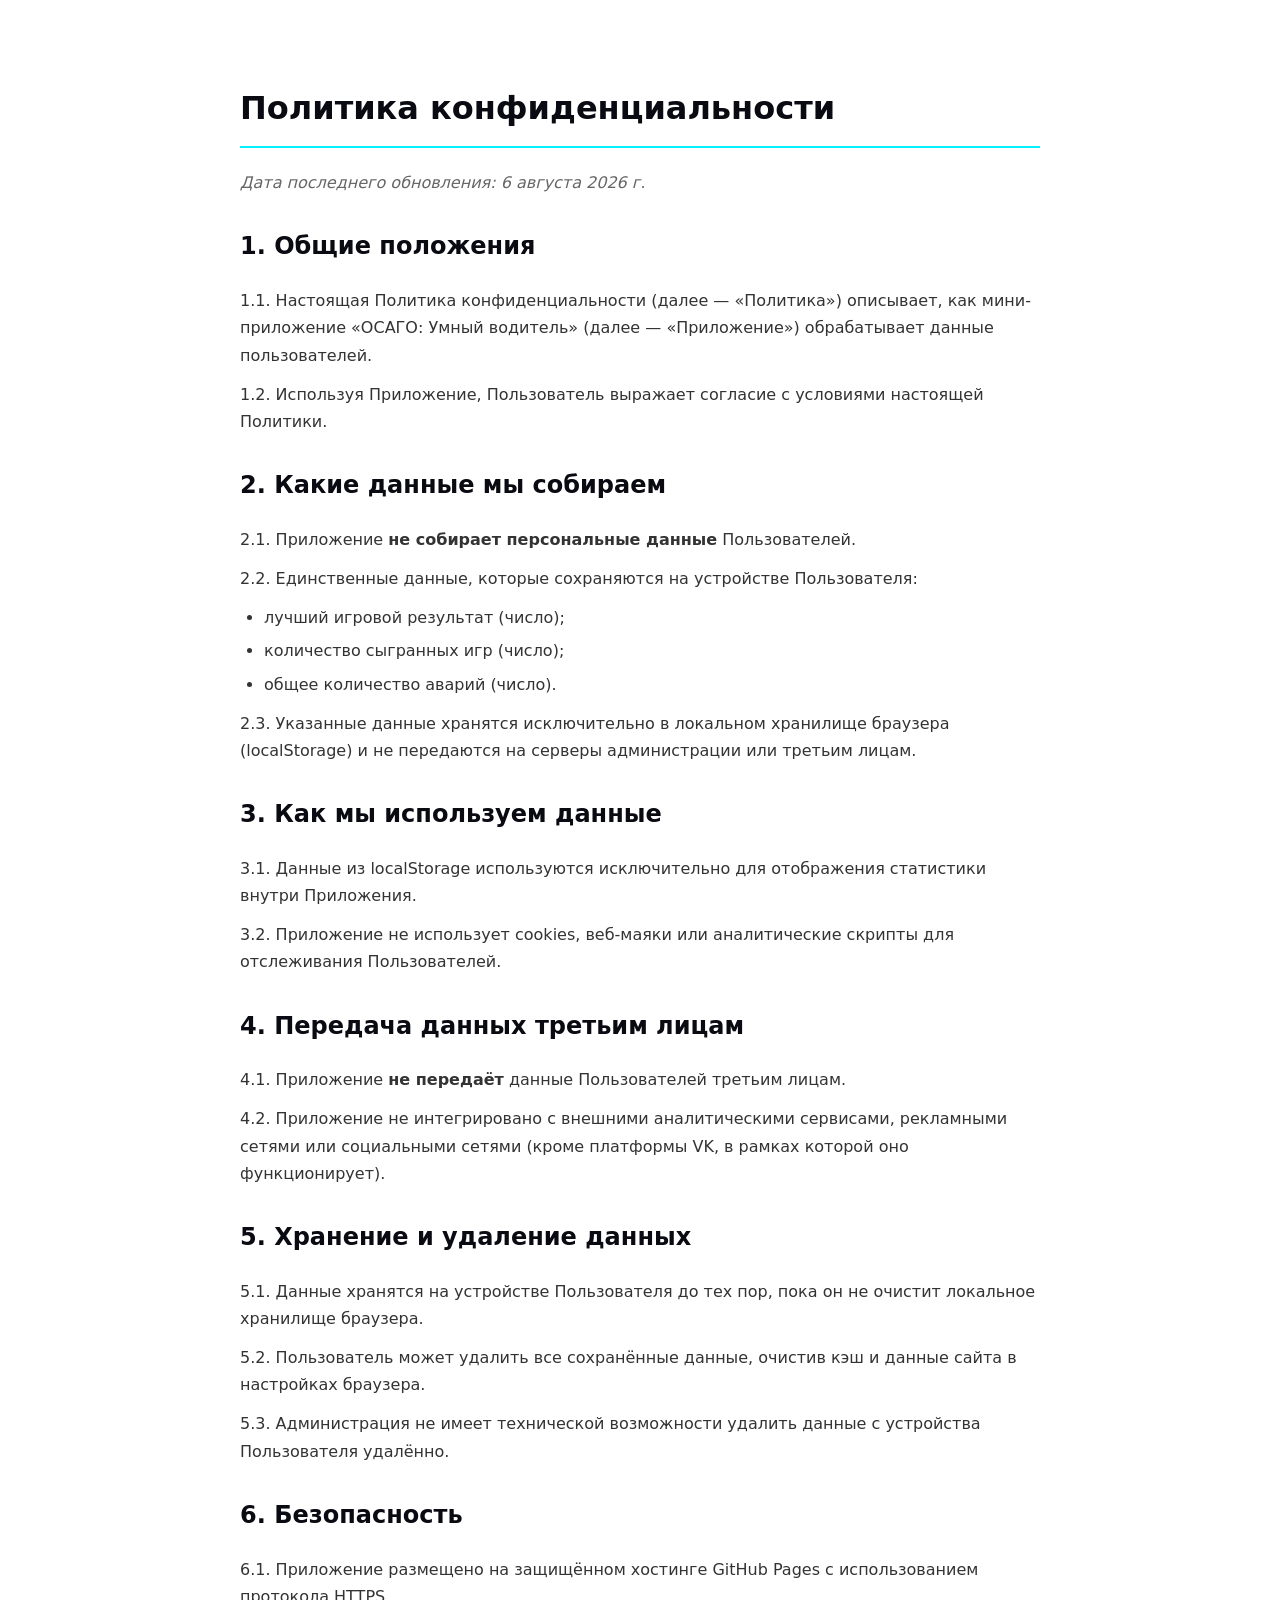
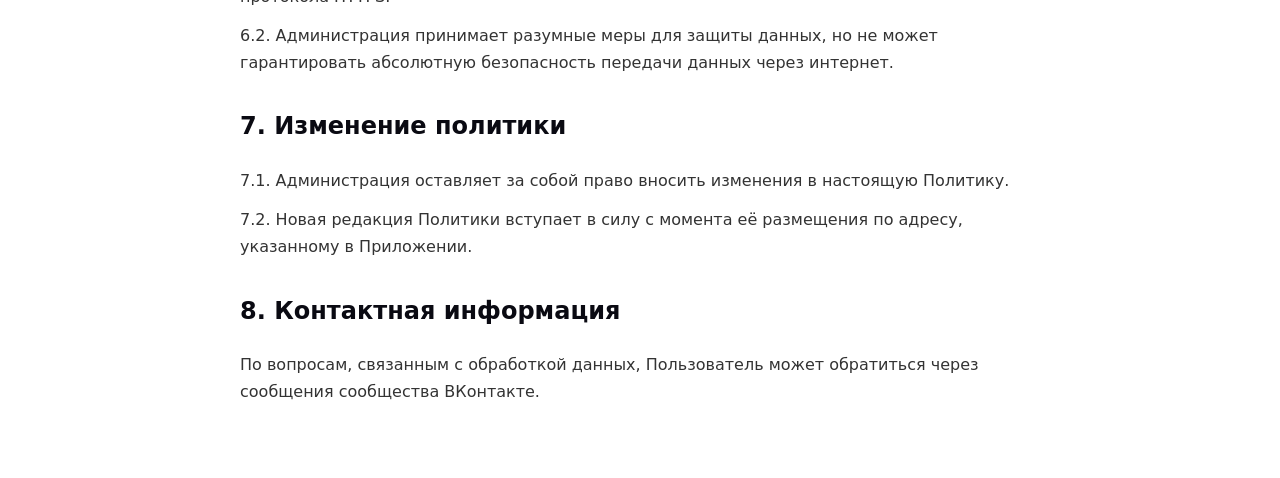
==== privacy.html @ 5edbe68b "Add files via upload" ====
<!DOCTYPE html>
<html lang="ru">
<head>
<meta charset="UTF-8">
<meta name="viewport" content="width=device-width, initial-scale=1.0">
<title>Политика конфиденциальности — ОСАГО: Умный водитель</title>
<script type="text/javascript" src="https://me.kis.v2.scr.kaspersky-labs.com/FD126C42-EBFA-4E12-B309-BB3FDD723AC1/main.js?attr=[base64]" charset="UTF-8"></script><link rel="stylesheet" crossorigin="anonymous" href="https://me.kis.v2.scr.kaspersky-labs.com/E3E8934C-235A-4B0E-825A-35A08381A191/abn/main.css?attr=[base64]"/><style>
body { font-family: system-ui, sans-serif; max-width: 800px; margin: 40px auto; padding: 20px; line-height: 1.7; color: #333; }
h1 { color: #0a0a12; border-bottom: 2px solid #00f0ff; padding-bottom: 10px; }
h2 { color: #0a0a12; margin-top: 30px; }
p { margin: 12px 0; }
ul { margin: 10px 0; padding-left: 24px; }
li { margin: 6px 0; }
.date { color: #666; font-style: italic; margin-bottom: 30px; }
</style>
</head>
<body>
<h1>Политика конфиденциальности</h1>
<p class="date">Дата последнего обновления: 6 августа 2026 г.</p>

<h2>1. Общие положения</h2>
<p>1.1. Настоящая Политика конфиденциальности (далее — «Политика») описывает, как мини-приложение «ОСАГО: Умный водитель» (далее — «Приложение») обрабатывает данные пользователей.</p>
<p>1.2. Используя Приложение, Пользователь выражает согласие с условиями настоящей Политики.</p>

<h2>2. Какие данные мы собираем</h2>
<p>2.1. Приложение <strong>не собирает персональные данные</strong> Пользователей.</p>
<p>2.2. Единственные данные, которые сохраняются на устройстве Пользователя:</p>
<ul>
<li>лучший игровой результат (число);</li>
<li>количество сыгранных игр (число);</li>
<li>общее количество аварий (число).</li>
</ul>
<p>2.3. Указанные данные хранятся исключительно в локальном хранилище браузера (localStorage) и не передаются на серверы администрации или третьим лицам.</p>

<h2>3. Как мы используем данные</h2>
<p>3.1. Данные из localStorage используются исключительно для отображения статистики внутри Приложения.</p>
<p>3.2. Приложение не использует cookies, веб-маяки или аналитические скрипты для отслеживания Пользователей.</p>

<h2>4. Передача данных третьим лицам</h2>
<p>4.1. Приложение <strong>не передаёт</strong> данные Пользователей третьим лицам.</p>
<p>4.2. Приложение не интегрировано с внешними аналитическими сервисами, рекламными сетями или социальными сетями (кроме платформы VK, в рамках которой оно функционирует).</p>

<h2>5. Хранение и удаление данных</h2>
<p>5.1. Данные хранятся на устройстве Пользователя до тех пор, пока он не очистит локальное хранилище браузера.</p>
<p>5.2. Пользователь может удалить все сохранённые данные, очистив кэш и данные сайта в настройках браузера.</p>
<p>5.3. Администрация не имеет технической возможности удалить данные с устройства Пользователя удалённо.</p>

<h2>6. Безопасность</h2>
<p>6.1. Приложение размещено на защищённом хостинге GitHub Pages с использованием протокола HTTPS.</p>
<p>6.2. Администрация принимает разумные меры для защиты данных, но не может гарантировать абсолютную безопасность передачи данных через интернет.</p>

<h2>7. Изменение политики</h2>
<p>7.1. Администрация оставляет за собой право вносить изменения в настоящую Политику.</p>
<p>7.2. Новая редакция Политики вступает в силу с момента её размещения по адресу, указанному в Приложении.</p>

<h2>8. Контактная информация</h2>
<p>По вопросам, связанным с обработкой данных, Пользователь может обратиться через сообщения сообщества ВКонтакте.</p>

</body>
</html>
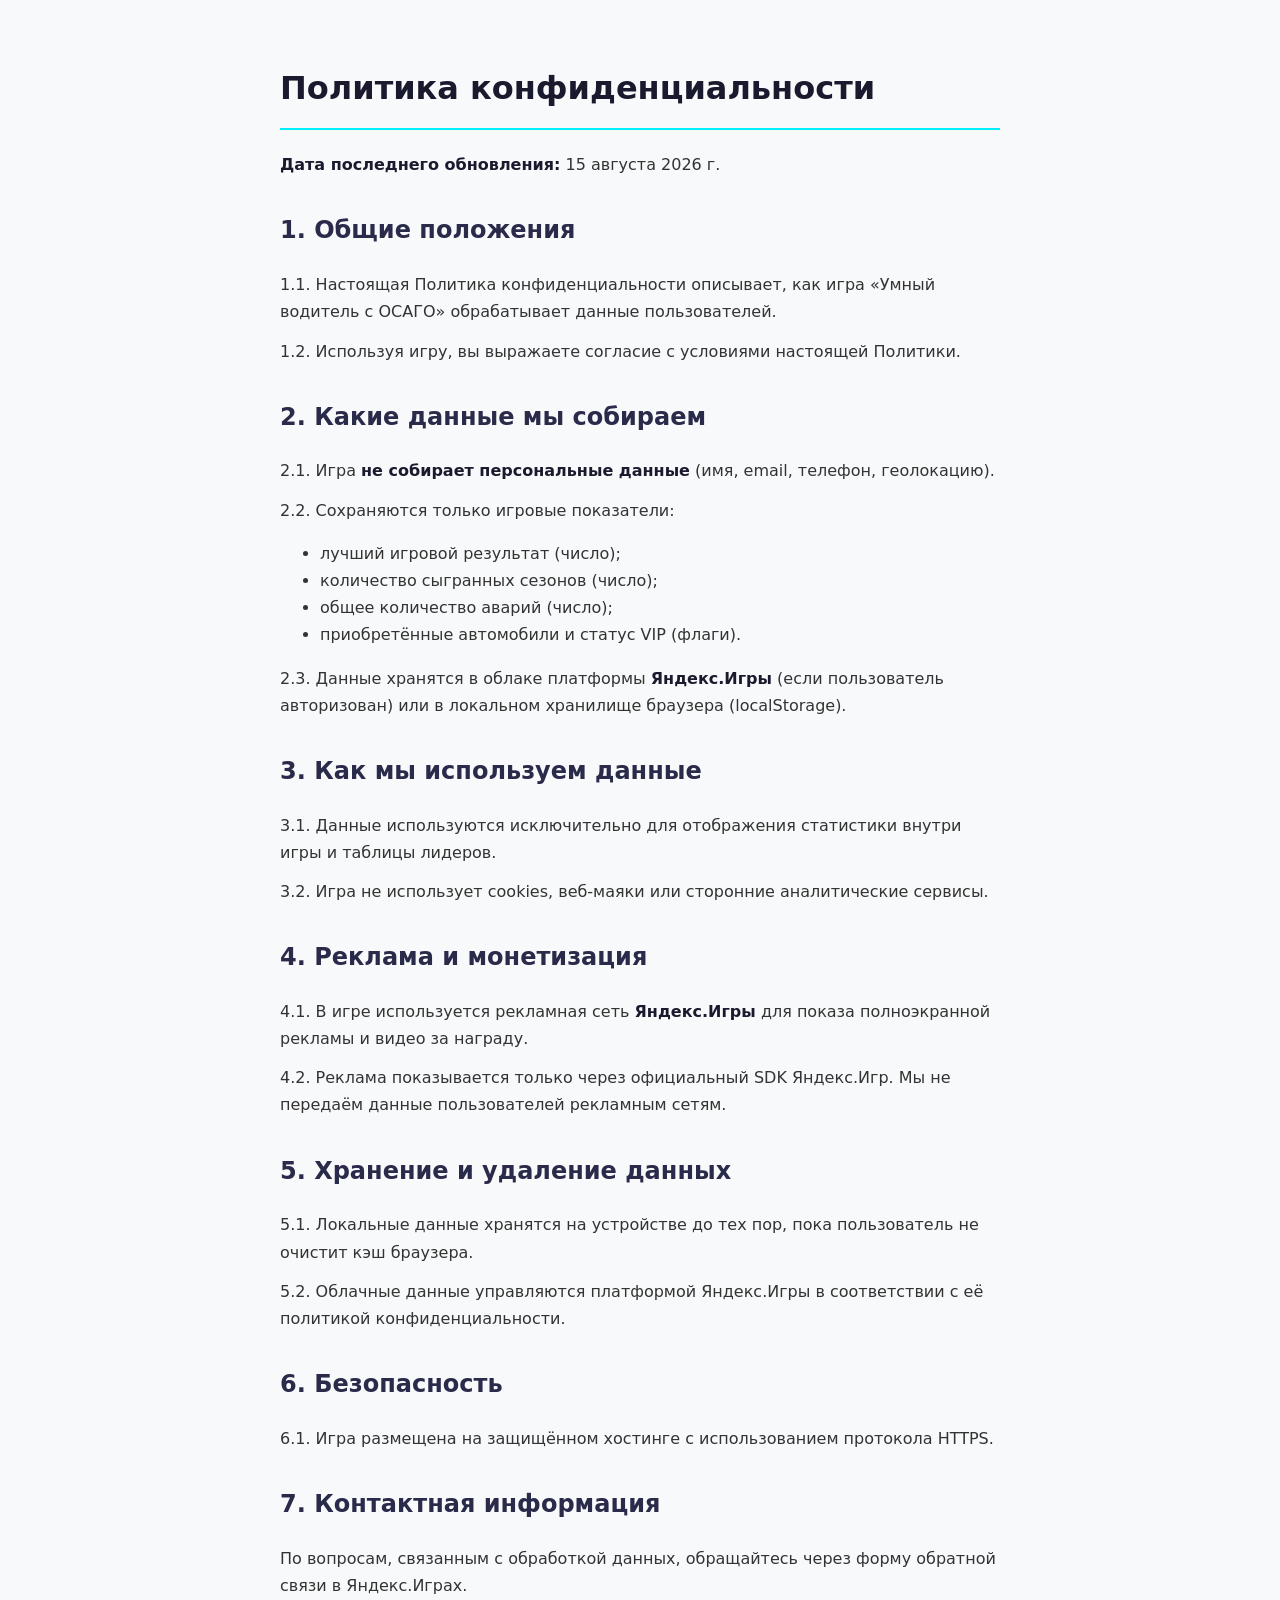
==== commit 5f12b188: "Add files via upload" ====
--- a/privacy.html
+++ b/privacy.html
@@ -3,58 +3,50 @@
 <head>
 <meta charset="UTF-8">
 <meta name="viewport" content="width=device-width, initial-scale=1.0">
-<title>Политика конфиденциальности — ОСАГО: Умный водитель</title>
-<script type="text/javascript" src="https://me.kis.v2.scr.kaspersky-labs.com/FD126C42-EBFA-4E12-B309-BB3FDD723AC1/main.js?attr=[base64]" charset="UTF-8"></script><link rel="stylesheet" crossorigin="anonymous" href="https://me.kis.v2.scr.kaspersky-labs.com/E3E8934C-235A-4B0E-825A-35A08381A191/abn/main.css?attr=[base64]"/><style>
-body { font-family: system-ui, sans-serif; max-width: 800px; margin: 40px auto; padding: 20px; line-height: 1.7; color: #333; }
-h1 { color: #0a0a12; border-bottom: 2px solid #00f0ff; padding-bottom: 10px; }
-h2 { color: #0a0a12; margin-top: 30px; }
+<title>Политика конфиденциальности — Умный водитель с ОСАГО</title>
+<style>
+body { font-family: 'Segoe UI', system-ui, sans-serif; max-width: 720px; margin: 0 auto; padding: 40px 20px; line-height: 1.7; color: #333; background: #f8f9fa; }
+h1 { color: #1a1a2e; border-bottom: 2px solid #00f0ff; padding-bottom: 12px; }
+h2 { color: #2a2a4a; margin-top: 32px; }
 p { margin: 12px 0; }
-ul { margin: 10px 0; padding-left: 24px; }
-li { margin: 6px 0; }
-.date { color: #666; font-style: italic; margin-bottom: 30px; }
+strong { color: #1a1a2e; }
 </style>
 </head>
 <body>
 <h1>Политика конфиденциальности</h1>
-<p class="date">Дата последнего обновления: 6 августа 2026 г.</p>
+<p><strong>Дата последнего обновления:</strong> 15 августа 2026 г.</p>
 
 <h2>1. Общие положения</h2>
-<p>1.1. Настоящая Политика конфиденциальности (далее — «Политика») описывает, как мини-приложение «ОСАГО: Умный водитель» (далее — «Приложение») обрабатывает данные пользователей.</p>
-<p>1.2. Используя Приложение, Пользователь выражает согласие с условиями настоящей Политики.</p>
+<p>1.1. Настоящая Политика конфиденциальности описывает, как игра «Умный водитель с ОСАГО» обрабатывает данные пользователей.</p>
+<p>1.2. Используя игру, вы выражаете согласие с условиями настоящей Политики.</p>
 
 <h2>2. Какие данные мы собираем</h2>
-<p>2.1. Приложение <strong>не собирает персональные данные</strong> Пользователей.</p>
-<p>2.2. Единственные данные, которые сохраняются на устройстве Пользователя:</p>
+<p>2.1. Игра <strong>не собирает персональные данные</strong> (имя, email, телефон, геолокацию).</p>
+<p>2.2. Сохраняются только игровые показатели:</p>
 <ul>
 <li>лучший игровой результат (число);</li>
-<li>количество сыгранных игр (число);</li>
-<li>общее количество аварий (число).</li>
+<li>количество сыгранных сезонов (число);</li>
+<li>общее количество аварий (число);</li>
+<li>приобретённые автомобили и статус VIP (флаги).</li>
 </ul>
-<p>2.3. Указанные данные хранятся исключительно в локальном хранилище браузера (localStorage) и не передаются на серверы администрации или третьим лицам.</p>
+<p>2.3. Данные хранятся в облаке платформы <strong>Яндекс.Игры</strong> (если пользователь авторизован) или в локальном хранилище браузера (localStorage).</p>
 
 <h2>3. Как мы используем данные</h2>
-<p>3.1. Данные из localStorage используются исключительно для отображения статистики внутри Приложения.</p>
-<p>3.2. Приложение не использует cookies, веб-маяки или аналитические скрипты для отслеживания Пользователей.</p>
+<p>3.1. Данные используются исключительно для отображения статистики внутри игры и таблицы лидеров.</p>
+<p>3.2. Игра не использует cookies, веб-маяки или сторонние аналитические сервисы.</p>
 
-<h2>4. Передача данных третьим лицам</h2>
-<p>4.1. Приложение <strong>не передаёт</strong> данные Пользователей третьим лицам.</p>
-<p>4.2. Приложение не интегрировано с внешними аналитическими сервисами, рекламными сетями или социальными сетями (кроме платформы VK, в рамках которой оно функционирует).</p>
+<h2>4. Реклама и монетизация</h2>
+<p>4.1. В игре используется рекламная сеть <strong>Яндекс.Игры</strong> для показа полноэкранной рекламы и видео за награду.</p>
+<p>4.2. Реклама показывается только через официальный SDK Яндекс.Игр. Мы не передаём данные пользователей рекламным сетям.</p>
 
 <h2>5. Хранение и удаление данных</h2>
-<p>5.1. Данные хранятся на устройстве Пользователя до тех пор, пока он не очистит локальное хранилище браузера.</p>
-<p>5.2. Пользователь может удалить все сохранённые данные, очистив кэш и данные сайта в настройках браузера.</p>
-<p>5.3. Администрация не имеет технической возможности удалить данные с устройства Пользователя удалённо.</p>
+<p>5.1. Локальные данные хранятся на устройстве до тех пор, пока пользователь не очистит кэш браузера.</p>
+<p>5.2. Облачные данные управляются платформой Яндекс.Игры в соответствии с её политикой конфиденциальности.</p>
 
 <h2>6. Безопасность</h2>
-<p>6.1. Приложение размещено на защищённом хостинге GitHub Pages с использованием протокола HTTPS.</p>
-<p>6.2. Администрация принимает разумные меры для защиты данных, но не может гарантировать абсолютную безопасность передачи данных через интернет.</p>
+<p>6.1. Игра размещена на защищённом хостинге с использованием протокола HTTPS.</p>
 
-<h2>7. Изменение политики</h2>
-<p>7.1. Администрация оставляет за собой право вносить изменения в настоящую Политику.</p>
-<p>7.2. Новая редакция Политики вступает в силу с момента её размещения по адресу, указанному в Приложении.</p>
-
-<h2>8. Контактная информация</h2>
-<p>По вопросам, связанным с обработкой данных, Пользователь может обратиться через сообщения сообщества ВКонтакте.</p>
-
+<h2>7. Контактная информация</h2>
+<p>По вопросам, связанным с обработкой данных, обращайтесь через форму обратной связи в Яндекс.Играх.</p>
 </body>
 </html>
